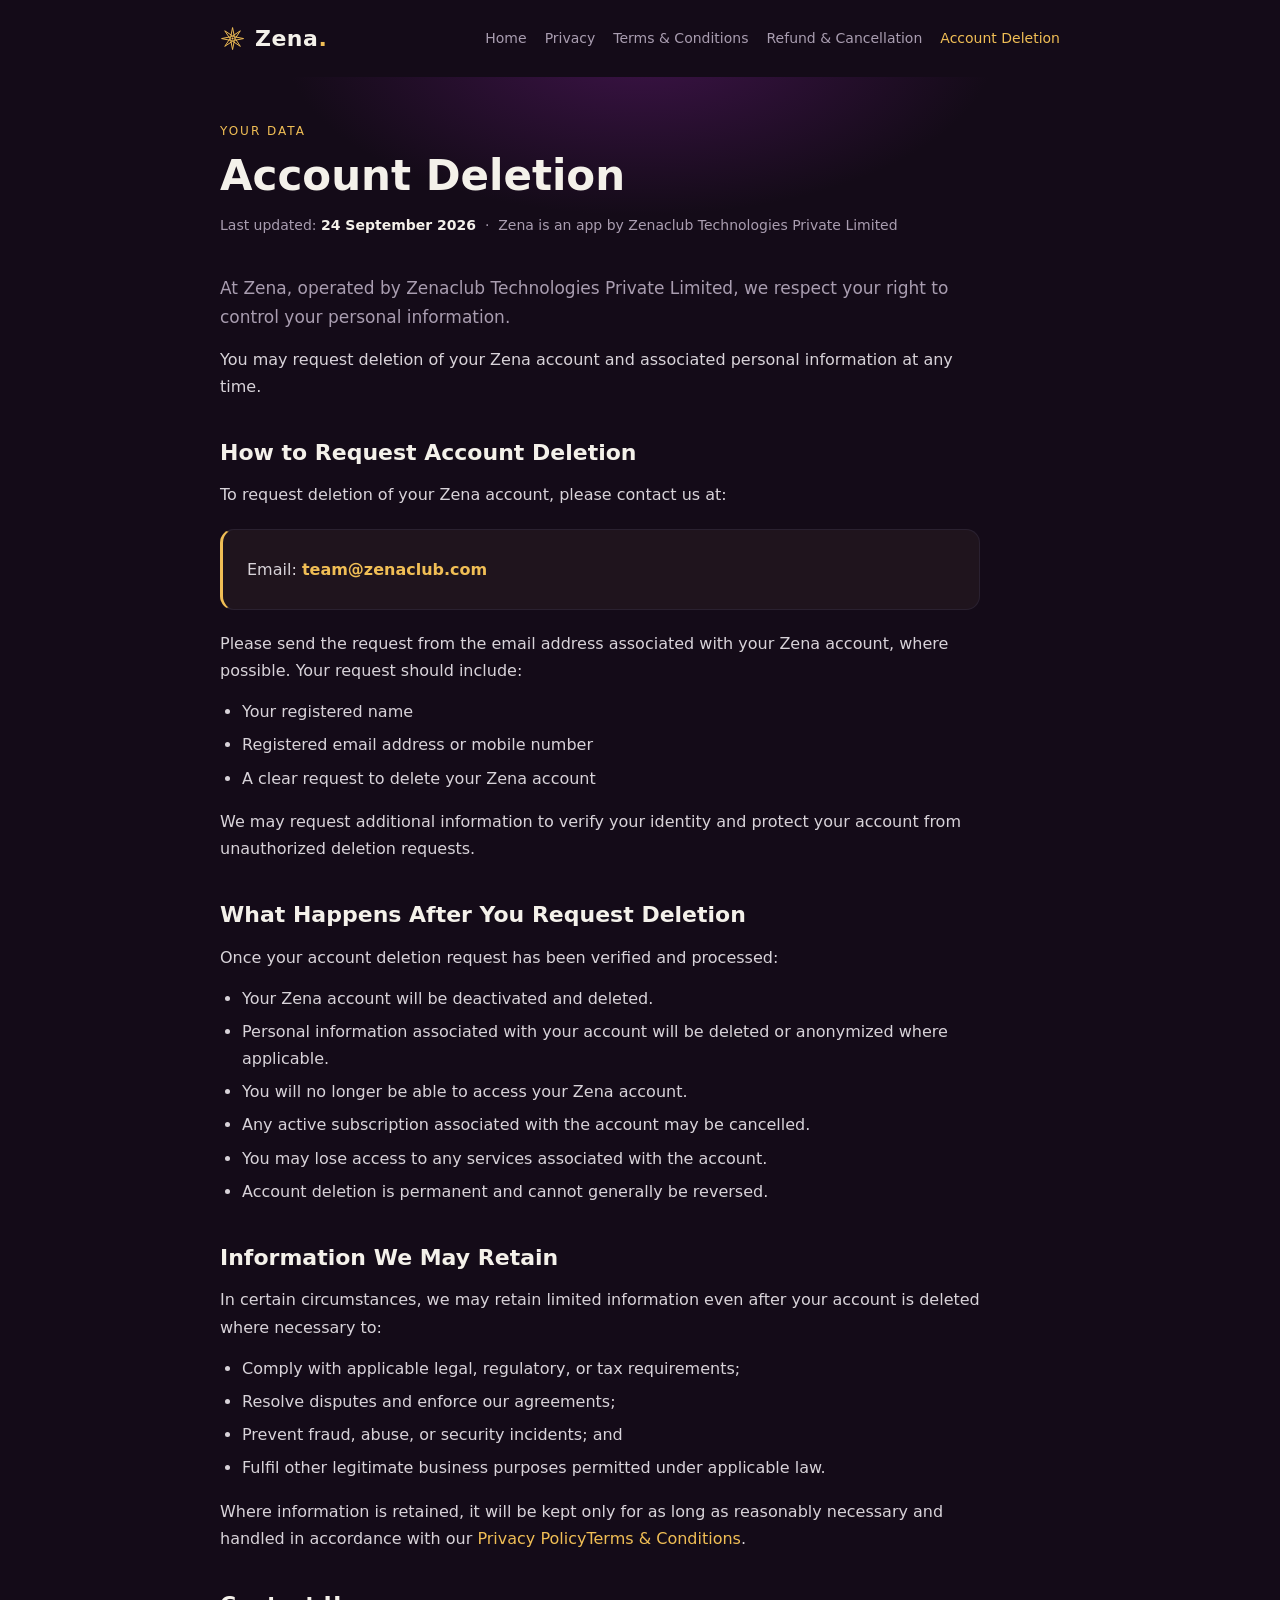
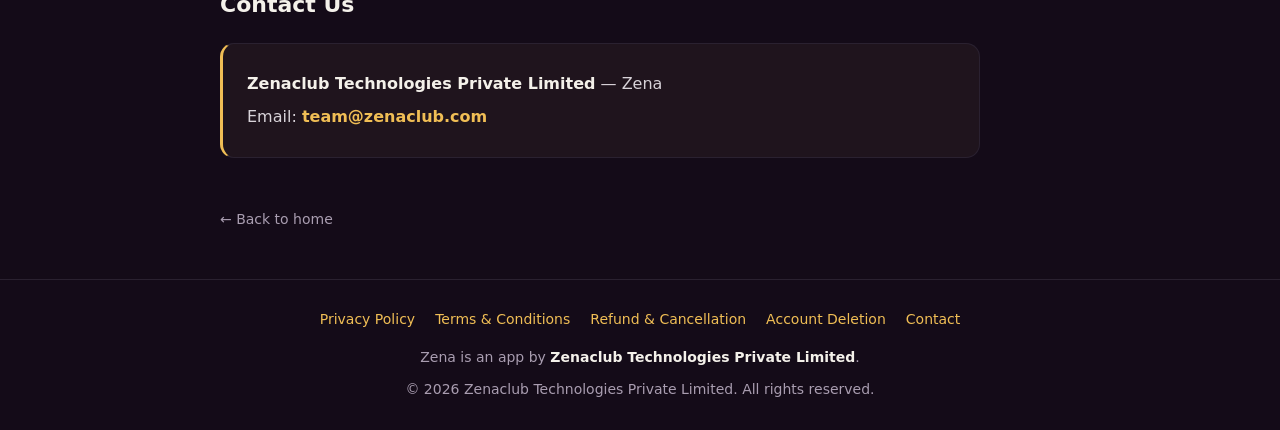
==== account-deletion/index.html @ e25fa3cf "Align policy URLs with the app and add Terms & Conditions The Android app opens https://zenaastro.co" ====
<!doctype html>
<html lang="en">
<head>
<meta charset="UTF-8">
<meta name="viewport" content="width=device-width, initial-scale=1">
<meta name="theme-color" content="#230A29">
<link rel="icon" href="/logo.svg" type="image/svg+xml">
<title>Account Deletion — Zena</title>
<meta name="description" content="How to request deletion of your Zena account. Zena is an app by Zenaclub Technologies Private Limited.">
<link rel="stylesheet" href="/legal.css">
</head>
<body>
<div class="wrap">

<nav>
  <a class="logo" href="/"><svg class="mark" viewBox="0 0 24 24" width="26" height="26" aria-hidden="true" fill="none" stroke="var(--gold)" stroke-width="0.9" stroke-linejoin="round"><path d="M11.6,1.455L13.292,9.913L21.75,11.605L13.292,13.297L11.6,21.755L9.908,13.297L1.45,11.605L9.908,9.913L11.6,1.455"/><path d="M18.777,4.428L13.992,11.605L18.777,18.782L11.6,13.997L4.423,18.782L9.208,11.605L4.423,4.428L11.6,9.213L18.777,4.428"/><path d="M9.425,11.605C9.425,12.806 10.4,13.78 11.6,13.78C12.8,13.78 13.775,12.806 13.775,11.605C13.775,10.405 12.8,9.43 11.6,9.43C10.4,9.43 9.425,10.405 9.425,11.605V11.605"/><path d="M10.633,11.605C10.633,12.139 11.066,12.572 11.6,12.572C12.134,12.572 12.567,12.139 12.567,11.605C12.567,11.071 12.134,10.638 11.6,10.638C11.066,10.638 10.633,11.071 10.633,11.605Z" fill="var(--gold)" stroke="none"/></svg>Zena<span>.</span></a>
  <div class="navlinks">
    <a href="/">Home</a>
    <a href="/privacy-policy/">Privacy</a>
    <a href="/terms-and-conditions/">Terms &amp; Conditions</a>
    <a href="/refund-cancellation/">Refund &amp; Cancellation</a>
    <a href="/account-deletion/" class="active">Account Deletion</a>
  </div>
</nav>

<header class="page">
  <div class="tag">Your data</div>
  <h1>Account Deletion</h1>
  <p class="meta">Last updated: <b>24 September 2026</b> &nbsp;·&nbsp; Zena is an app by Zenaclub Technologies Private Limited</p>
</header>

<div class="content">
  <p class="lead">At Zena, operated by Zenaclub Technologies Private Limited, we respect your right to control your personal information.</p>
  <p>You may request deletion of your Zena account and associated personal information at any time.</p>

  <h2>How to Request Account Deletion</h2>
  <p>To request deletion of your Zena account, please contact us at:</p>
  <div class="contact">
    <p>Email: <a href="mailto:team@zenaclub.com">team@zenaclub.com</a></p>
  </div>
  <p>Please send the request from the email address associated with your Zena account, where possible. Your request should include:</p>
  <ul>
    <li>Your registered name</li>
    <li>Registered email address or mobile number</li>
    <li>A clear request to delete your Zena account</li>
  </ul>
  <p>We may request additional information to verify your identity and protect your account from unauthorized deletion requests.</p>

  <h2>What Happens After You Request Deletion</h2>
  <p>Once your account deletion request has been verified and processed:</p>
  <ul>
    <li>Your Zena account will be deactivated and deleted.</li>
    <li>Personal information associated with your account will be deleted or anonymized where applicable.</li>
    <li>You will no longer be able to access your Zena account.</li>
    <li>Any active subscription associated with the account may be cancelled.</li>
    <li>You may lose access to any services associated with the account.</li>
    <li>Account deletion is permanent and cannot generally be reversed.</li>
  </ul>

  <h2>Information We May Retain</h2>
  <p>In certain circumstances, we may retain limited information even after your account is deleted where necessary to:</p>
  <ul>
    <li>Comply with applicable legal, regulatory, or tax requirements;</li>
    <li>Resolve disputes and enforce our agreements;</li>
    <li>Prevent fraud, abuse, or security incidents; and</li>
    <li>Fulfil other legitimate business purposes permitted under applicable law.</li>
  </ul>
  <p>Where information is retained, it will be kept only for as long as reasonably necessary and handled in accordance with our <a href="/privacy-policy/">Privacy Policy</a><a href="/terms-and-conditions/">Terms &amp; Conditions</a>.</p>

  <h2>Contact Us</h2>
  <div class="contact">
    <p><strong>Zenaclub Technologies Private Limited</strong> — Zena</p>
    <p>Email: <a href="mailto:team@zenaclub.com">team@zenaclub.com</a></p>
  </div>

  <a class="backhome" href="/">&larr; Back to home</a>
</div>

</div>

<footer>
  <a href="/privacy-policy/">Privacy Policy</a><a href="/terms-and-conditions/">Terms &amp; Conditions</a><a href="/refund-cancellation/">Refund &amp; Cancellation</a><a href="/account-deletion/">Account Deletion</a><a href="mailto:team@zenaclub.com">Contact</a>
  <div class="company">Zena is an app by <b>Zenaclub Technologies Private Limited</b>.</div>
  <div style="margin-top:8px">© 2026 Zenaclub Technologies Private Limited. All rights reserved.</div>
</footer>
</body>
</html>
---- legal.css ----
:root{--bg:#140b18;--card:#1f141d;--fg:#f4f1ea;--mute:#a99db0;--gold:#f0be55;--magenta:#ef5aa7;--line:#2a2130}
*{box-sizing:border-box}
html{scroll-behavior:smooth}
body{margin:0;background:var(--bg);color:var(--fg);font:16px/1.7 system-ui,-apple-system,Segoe UI,Roboto,sans-serif}
a{color:var(--gold);text-decoration:none}
a:hover{text-decoration:underline}
.wrap{max-width:880px;margin:0 auto;padding:0 20px}

nav{display:flex;flex-wrap:wrap;justify-content:space-between;align-items:center;gap:14px;padding:20px 0}
.logo{font-weight:700;font-size:22px;letter-spacing:.5px;display:inline-flex;align-items:center;color:var(--fg)}
.logo:hover{text-decoration:none}
.logo span{color:var(--gold)}
.mark{flex:none;margin-right:9px}
.navlinks{display:flex;flex-wrap:wrap;gap:6px 18px}
.navlinks a{color:var(--mute);font-size:14px}
.navlinks a:hover{color:var(--gold);text-decoration:none}
.navlinks a.active{color:var(--gold)}

header.page{padding:44px 0 8px;background:radial-gradient(ellipse at 50% -20%,#3d1348 0,transparent 60%)}
header.page .tag{color:var(--gold);font-size:12px;letter-spacing:2px;text-transform:uppercase;margin-bottom:10px}
h1{font-size:clamp(30px,5vw,42px);line-height:1.15;margin:0 0 14px}
.meta{color:var(--mute);font-size:14px;margin:0}
.meta b{color:var(--fg);font-weight:600}

.content{padding:28px 0 8px;max-width:760px}
.content h2{font-size:22px;margin:34px 0 10px;color:var(--fg)}
.content h3{font-size:17px;margin:22px 0 6px;color:var(--gold)}
.content p{margin:0 0 14px;color:#d8d3d9}
.content ul{margin:0 0 16px;padding-left:22px}
.content li{margin:6px 0;color:#d8d3d9}
.content strong{color:var(--fg)}
.content .lead{font-size:17px;color:var(--mute)}
hr{border:none;border-top:1px solid var(--line);margin:34px 0}

.contact{background:var(--card);border:1px solid var(--line);border-left:3px solid var(--gold);border-radius:14px;padding:20px 24px;margin:20px 0}
.contact p{margin:6px 0}
.contact a{font-weight:600}

.backhome{display:inline-block;margin:30px 0 10px;color:var(--mute);font-size:14px}
.backhome:hover{color:var(--gold);text-decoration:none}

footer{border-top:1px solid var(--line);padding:28px 0;color:var(--mute);font-size:14px;text-align:center;margin-top:30px}
footer a{margin:0 10px}
footer a:hover{color:var(--gold)}
footer .company{margin-top:14px}
footer .company b{color:var(--fg);font-weight:600}
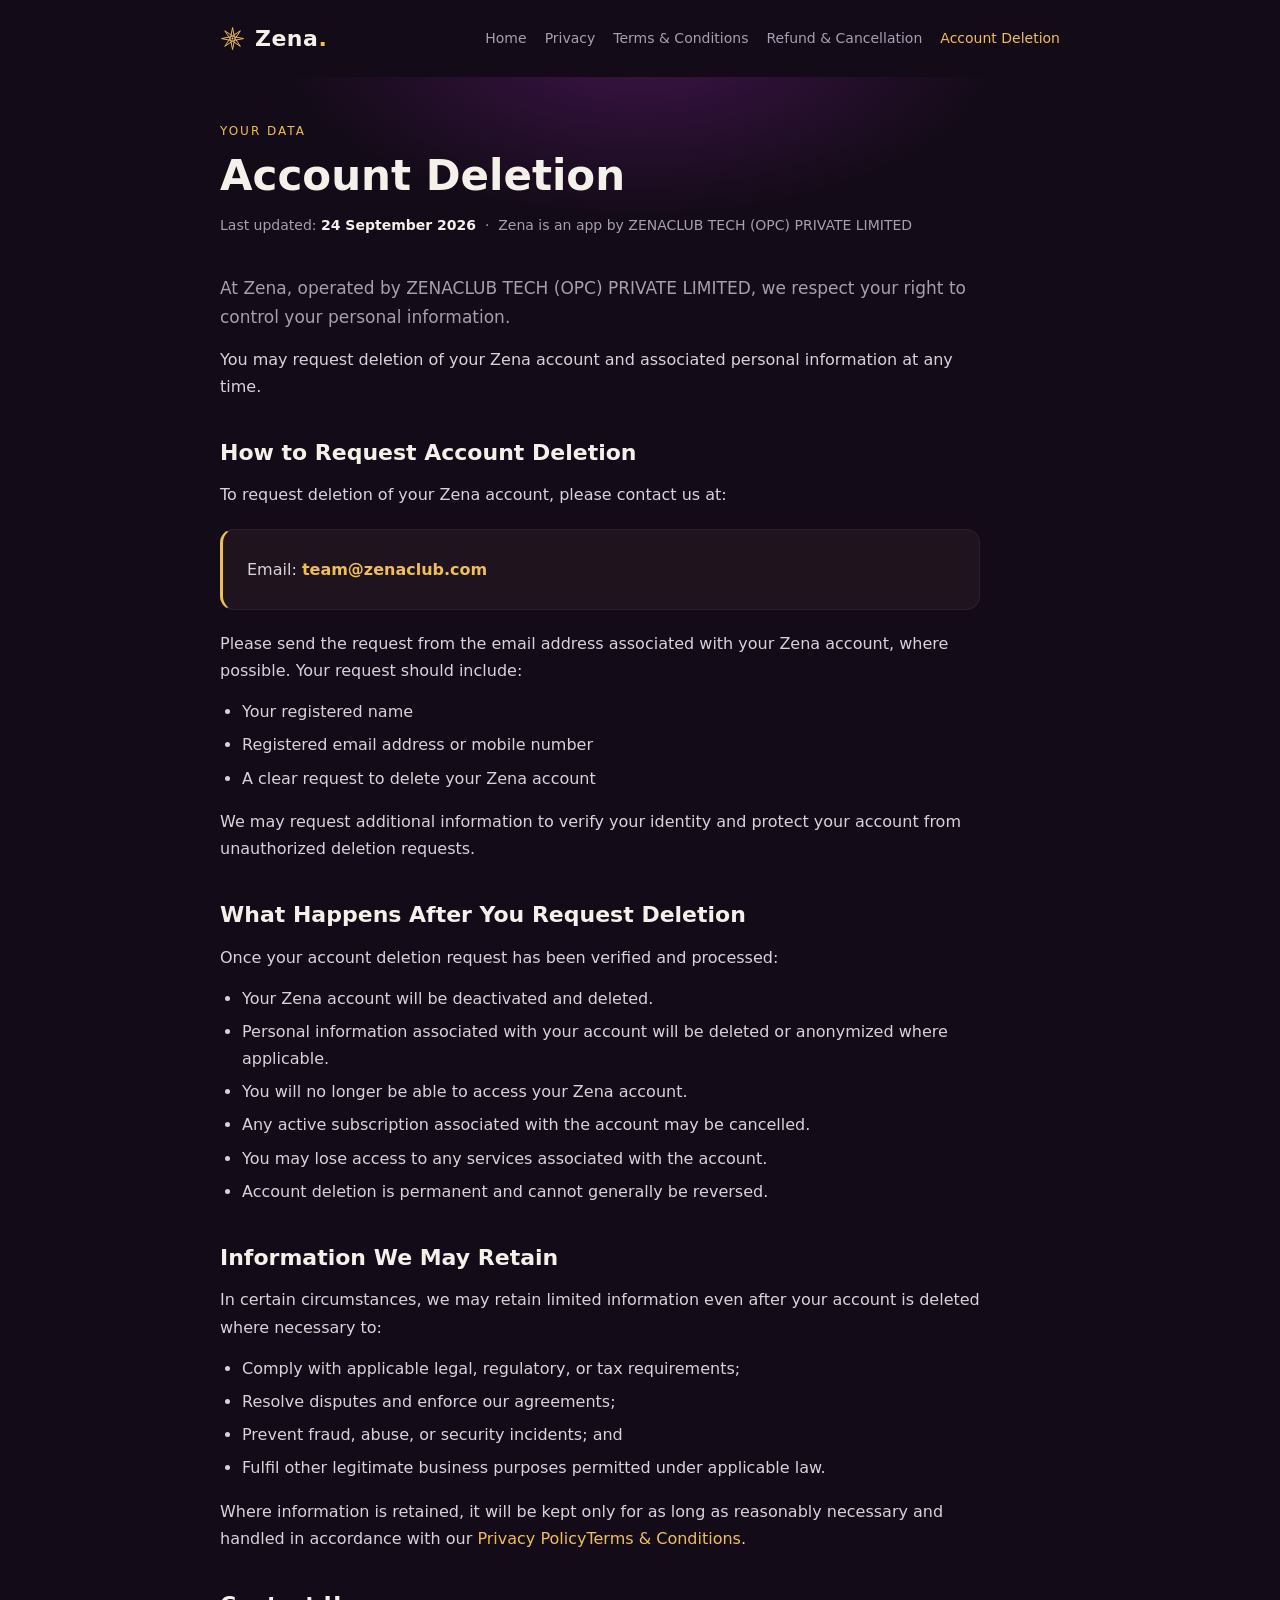
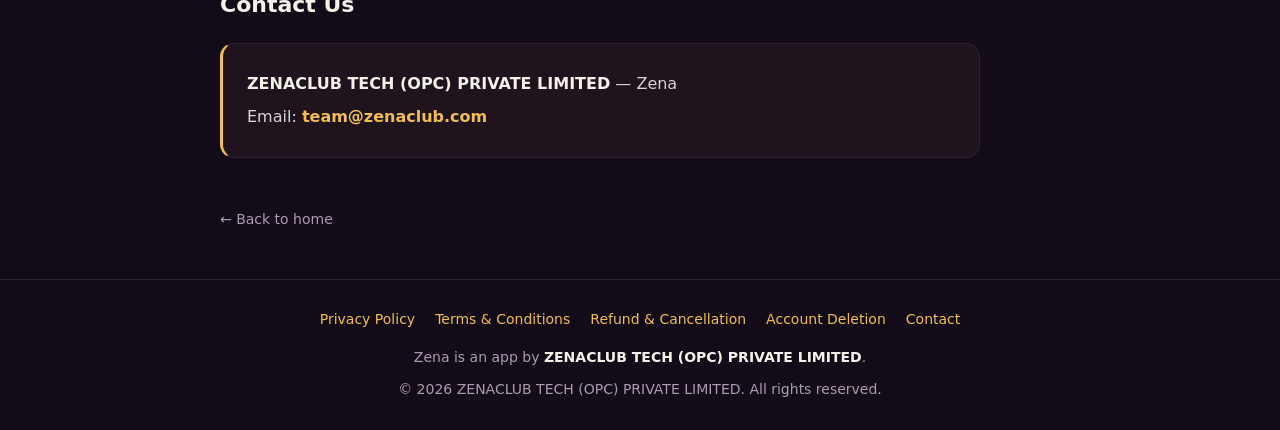
==== commit 54deed67: "Update company name to ZENACLUB TECH (OPC) PRIVATE LIMITED Co-Authored-By: Claude Sonnet 5.5 <norepl" ====
--- a/account-deletion/index.html
+++ b/account-deletion/index.html
@@ -6,7 +6,13 @@
 <meta name="theme-color" content="#230A29">
 <link rel="icon" href="/logo.svg" type="image/svg+xml">
 <title>Account Deletion — Zena</title>
-<meta name="description" content="How to request deletion of your Zena account. Zena is an app by Zenaclub Technologies Private Limited.">
+<meta name="description" content="How to request deletion of your Zena account. Zena is an app by ZENACLUB TECH (OPC) PRIVATE LIMITED.">
+<link rel="canonical" href="https://zenaastro.com/account-deletion/">
+<meta property="og:type" content="website">
+<meta property="og:site_name" content="Zena">
+<meta property="og:url" content="https://zenaastro.com/account-deletion/">
+<meta property="og:title" content="Account Deletion — Zena">
+<meta property="og:image" content="https://zenaastro.com/og.png">
 <link rel="stylesheet" href="/legal.css">
 </head>
 <body>
@@ -26,11 +32,11 @@
 <header class="page">
   <div class="tag">Your data</div>
   <h1>Account Deletion</h1>
-  <p class="meta">Last updated: <b>24 September 2026</b> &nbsp;·&nbsp; Zena is an app by Zenaclub Technologies Private Limited</p>
+  <p class="meta">Last updated: <b>24 September 2026</b> &nbsp;·&nbsp; Zena is an app by ZENACLUB TECH (OPC) PRIVATE LIMITED</p>
 </header>
 
 <div class="content">
-  <p class="lead">At Zena, operated by Zenaclub Technologies Private Limited, we respect your right to control your personal information.</p>
+  <p class="lead">At Zena, operated by ZENACLUB TECH (OPC) PRIVATE LIMITED, we respect your right to control your personal information.</p>
   <p>You may request deletion of your Zena account and associated personal information at any time.</p>
 
   <h2>How to Request Account Deletion</h2>
@@ -69,7 +75,7 @@
 
   <h2>Contact Us</h2>
   <div class="contact">
-    <p><strong>Zenaclub Technologies Private Limited</strong> — Zena</p>
+    <p><strong>ZENACLUB TECH (OPC) PRIVATE LIMITED</strong> — Zena</p>
     <p>Email: <a href="mailto:team@zenaclub.com">team@zenaclub.com</a></p>
   </div>
 
@@ -80,8 +86,8 @@
 
 <footer>
   <a href="/privacy-policy/">Privacy Policy</a><a href="/terms-and-conditions/">Terms &amp; Conditions</a><a href="/refund-cancellation/">Refund &amp; Cancellation</a><a href="/account-deletion/">Account Deletion</a><a href="mailto:team@zenaclub.com">Contact</a>
-  <div class="company">Zena is an app by <b>Zenaclub Technologies Private Limited</b>.</div>
-  <div style="margin-top:8px">© 2026 Zenaclub Technologies Private Limited. All rights reserved.</div>
+  <div class="company">Zena is an app by <b>ZENACLUB TECH (OPC) PRIVATE LIMITED</b>.</div>
+  <div style="margin-top:8px">© 2026 ZENACLUB TECH (OPC) PRIVATE LIMITED. All rights reserved.</div>
 </footer>
 </body>
 </html>
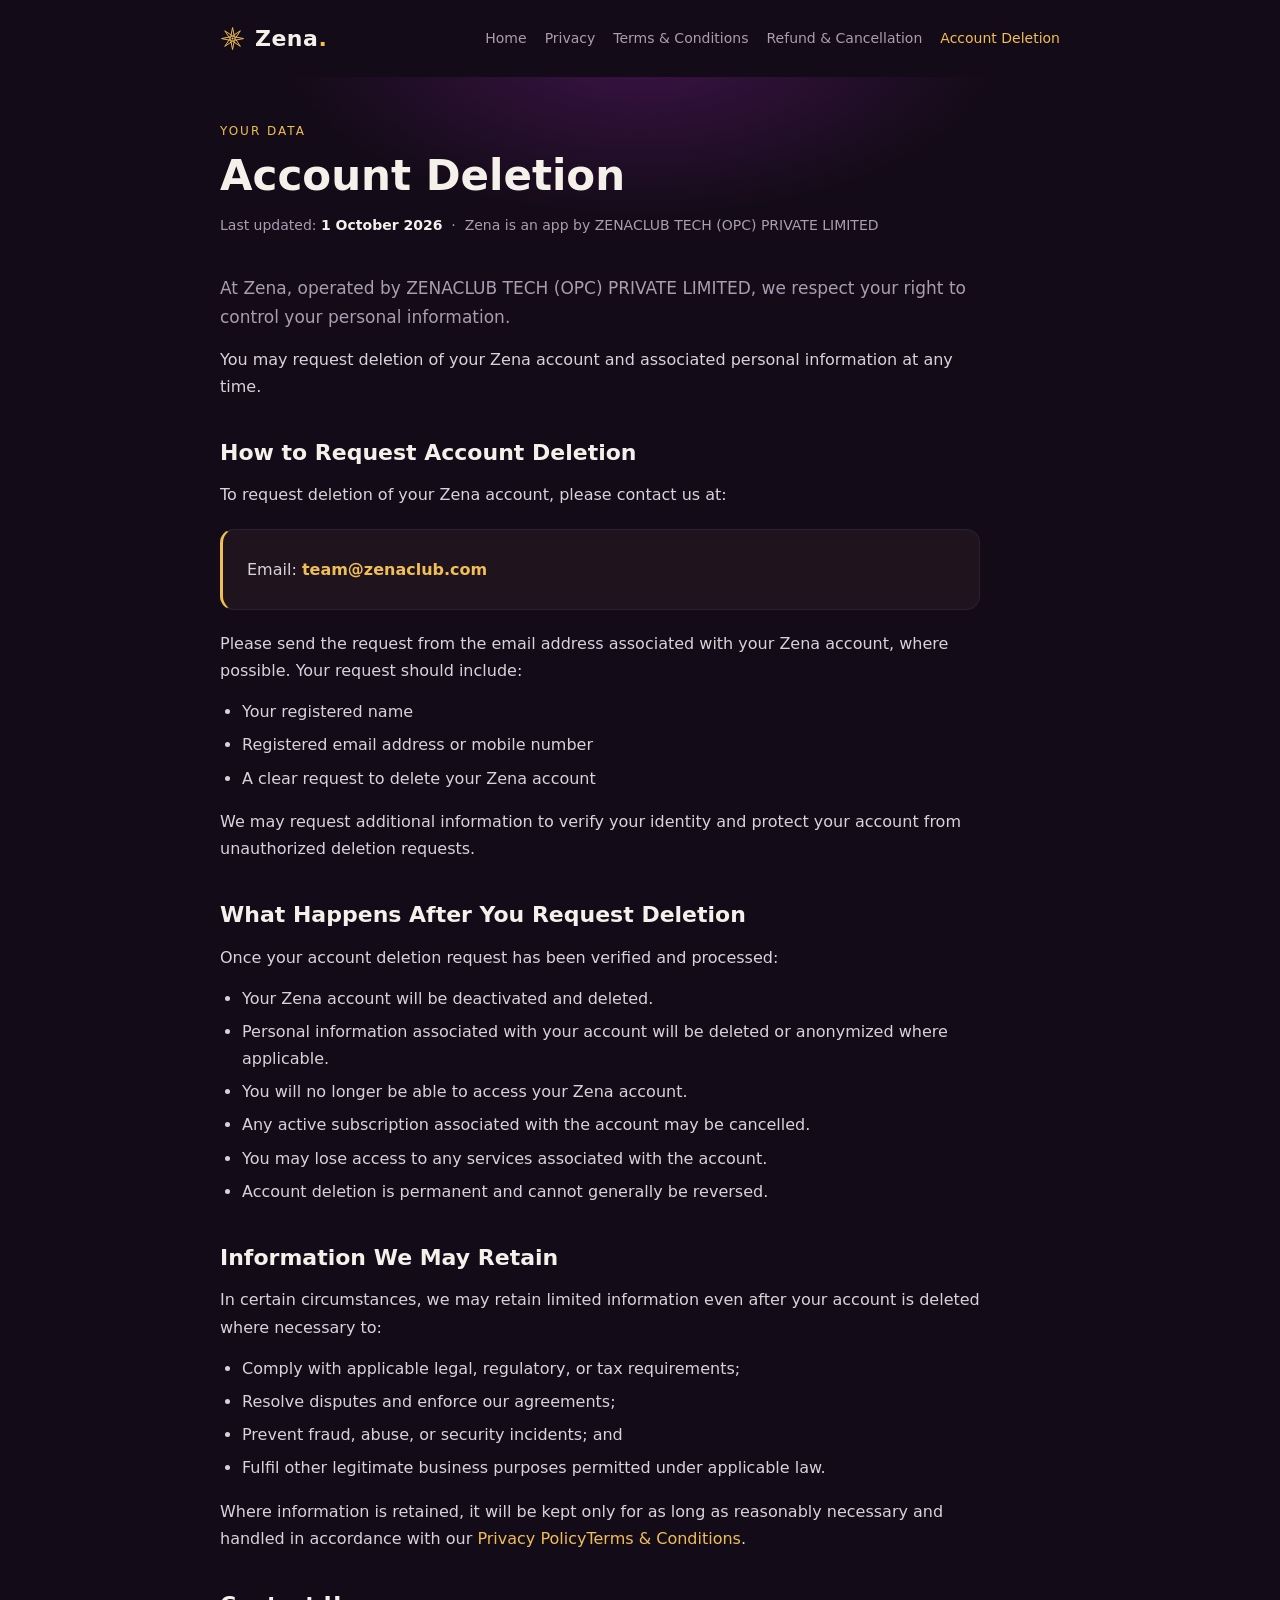
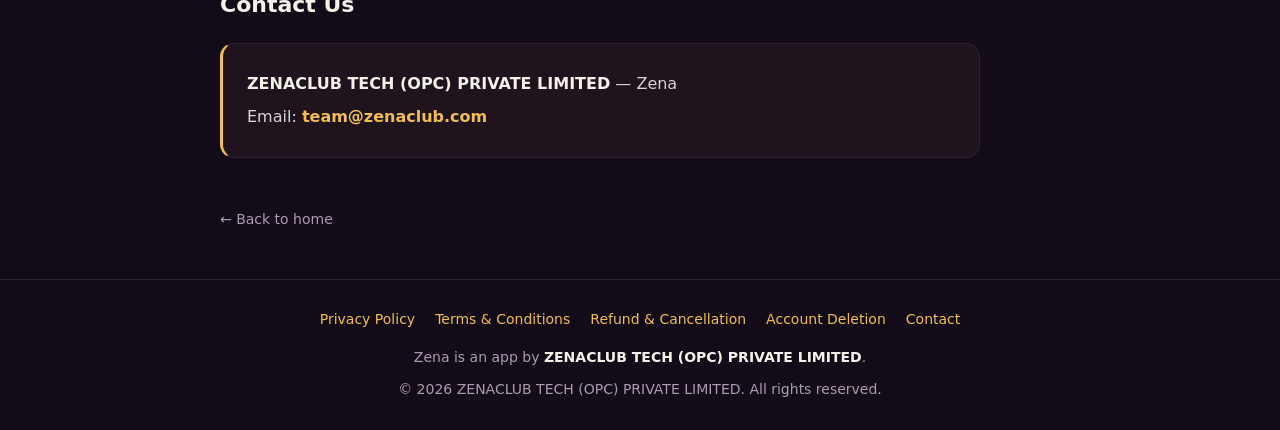
==== commit c6a17839: "Update last-updated date Co-Authored-By: Claude Sonnet 5.5 <noreply@anthropic.com>" ====
--- a/account-deletion/index.html
+++ b/account-deletion/index.html
@@ -32,7 +32,7 @@
 <header class="page">
   <div class="tag">Your data</div>
   <h1>Account Deletion</h1>
-  <p class="meta">Last updated: <b>24 September 2026</b> &nbsp;·&nbsp; Zena is an app by ZENACLUB TECH (OPC) PRIVATE LIMITED</p>
+  <p class="meta">Last updated: <b>1 October 2026</b> &nbsp;·&nbsp; Zena is an app by ZENACLUB TECH (OPC) PRIVATE LIMITED</p>
 </header>
 
 <div class="content">
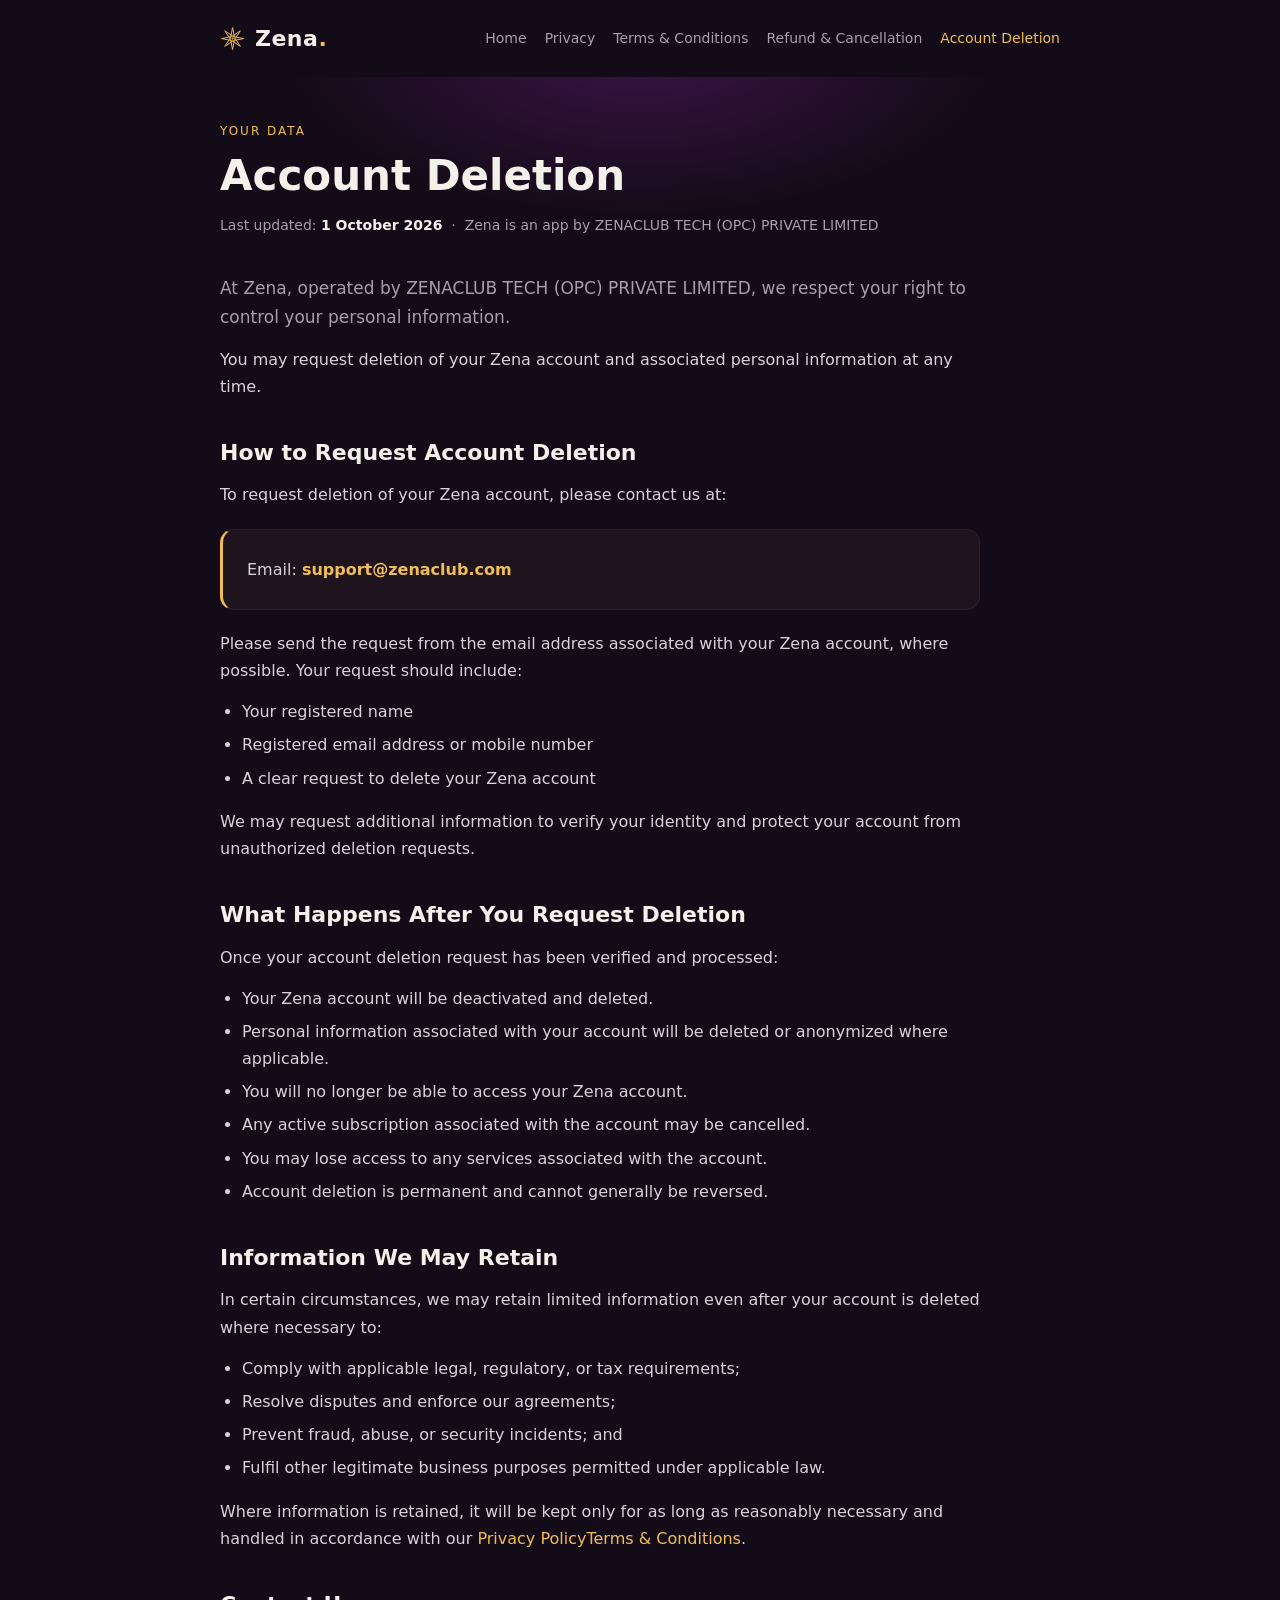
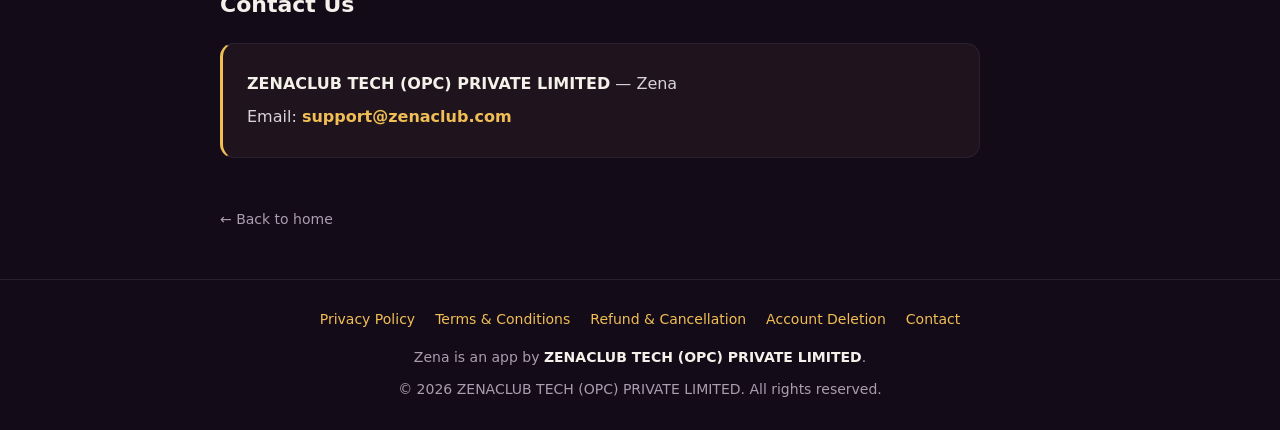
==== commit dd33a493: "Switch remaining contact emails to support@zenaclub.com Co-Authored-By: Claude Opus 5.5 <noreply@ant" ====
--- a/account-deletion/index.html
+++ b/account-deletion/index.html
@@ -42,7 +42,7 @@
   <h2>How to Request Account Deletion</h2>
   <p>To request deletion of your Zena account, please contact us at:</p>
   <div class="contact">
-    <p>Email: <a href="mailto:team@zenaclub.com">team@zenaclub.com</a></p>
+    <p>Email: <a href="mailto:support@zenaclub.com">support@zenaclub.com</a></p>
   </div>
   <p>Please send the request from the email address associated with your Zena account, where possible. Your request should include:</p>
   <ul>
@@ -76,7 +76,7 @@
   <h2>Contact Us</h2>
   <div class="contact">
     <p><strong>ZENACLUB TECH (OPC) PRIVATE LIMITED</strong> — Zena</p>
-    <p>Email: <a href="mailto:team@zenaclub.com">team@zenaclub.com</a></p>
+    <p>Email: <a href="mailto:support@zenaclub.com">support@zenaclub.com</a></p>
   </div>
 
   <a class="backhome" href="/">&larr; Back to home</a>
@@ -85,7 +85,7 @@
 </div>
 
 <footer>
-  <a href="/privacy-policy/">Privacy Policy</a><a href="/terms-and-conditions/">Terms &amp; Conditions</a><a href="/refund-cancellation/">Refund &amp; Cancellation</a><a href="/account-deletion/">Account Deletion</a><a href="mailto:team@zenaclub.com">Contact</a>
+  <a href="/privacy-policy/">Privacy Policy</a><a href="/terms-and-conditions/">Terms &amp; Conditions</a><a href="/refund-cancellation/">Refund &amp; Cancellation</a><a href="/account-deletion/">Account Deletion</a><a href="/contact/">Contact</a>
   <div class="company">Zena is an app by <b>ZENACLUB TECH (OPC) PRIVATE LIMITED</b>.</div>
   <div style="margin-top:8px">© 2026 ZENACLUB TECH (OPC) PRIVATE LIMITED. All rights reserved.</div>
 </footer>
